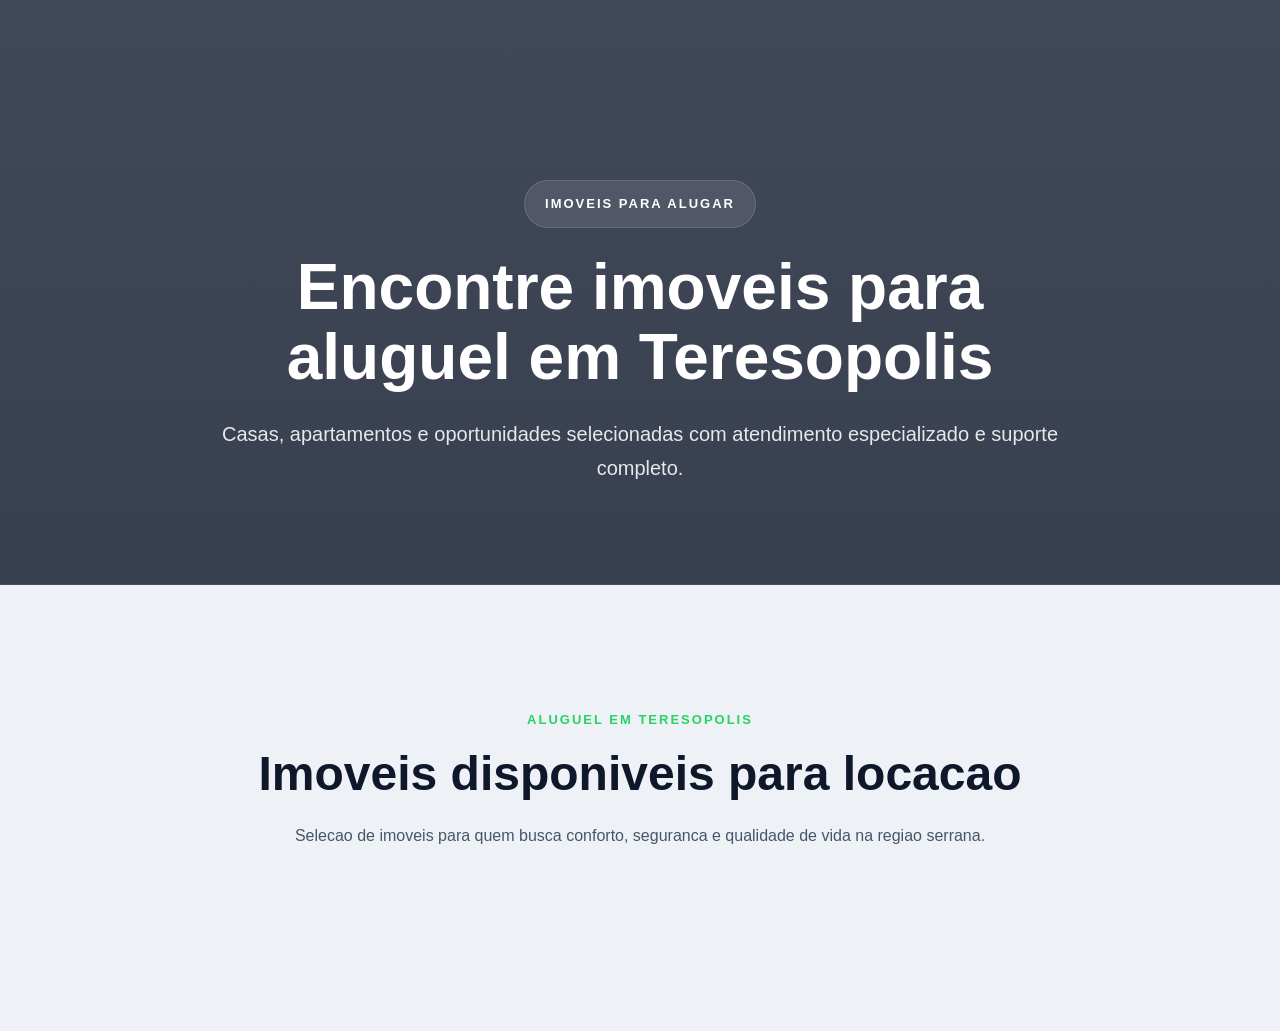
==== aluguel.html @ 50af5e5d "cards aluguel" ====
<!DOCTYPE html>
<html lang="pt-BR">

<head>

<meta charset="UTF-8">

<meta name="viewport"
content="width=device-width, initial-scale=1.0">

<title>
Stephanie Campos | Consultoria Imobiliária em Teresópolis
</title>

<meta name="description"
content="Especialista em compra, venda, aluguel e avaliação de imóveis em Teresópolis RJ.">

<!-- FAVICONS -->

<link rel="icon"
type="image/x-icon"
href="assets/favicons/favicon.ico">

<link rel="icon"
type="image/png"
sizes="16x16"
href="assets/favicons/favicon-16x16.png">

<link rel="icon"
type="image/png"
sizes="32x32"
href="assets/favicons/favicon-32x32.png">

<link rel="apple-touch-icon"
sizes="180x180"
href="assets/favicons/apple-touch-icon.png">

<link rel="icon"
type="image/png"
sizes="192x192"
href="assets/favicons/android-chrome-192x192.png">

<link rel="icon"
type="image/png"
sizes="512x512"
href="assets/favicons/android-chrome-512x512.png">

<!-- FONT AWESOME -->

<link rel="stylesheet"
href="https://cdnjs.cloudflare.com/ajax/libs/font-awesome/6.5.2/css/all.min.css">

<!-- CSS -->

<link rel="stylesheet"
href="css/global.css">

<link rel="stylesheet"
href="css/aluguel.css">

</head>

<body>

<!-- HEADER COMPONENT -->

<div id="header-component"></div>

<!-- MAIN -->

<main>

<!-- HERO -->

<section class="page-hero aluguel-hero">

<div class="page-hero-content">

<span class="page-hero-tag">
IMOVEIS PARA ALUGAR
</span>

<h1>
Encontre imoveis para aluguel em Teresopolis
</h1>

<p>
Casas, apartamentos e oportunidades selecionadas
com atendimento especializado e suporte completo.
</p>

</div>

</section>

<!-- LISTAGEM -->

<section class="imoveis-listagem">

<div class="section-title">

<span>
ALUGUEL EM TERESOPOLIS
</span>

<h2>
Imoveis disponiveis para locacao
</h2>

<p>

Selecao de imoveis para quem busca conforto,
seguranca e qualidade de vida na regiao serrana.

</p>

</div>

<!-- GRID -->

<div
    id="lista-imoveis-aluguel"
    class="cards-grid">

</div>

<!-- FOOTER COMPONENT -->

<div id="footer-component"></div>

<!-- COMPONENTS -->

<script src="js/components.js"></script>

<script
    type="module"
    src="js/core/app.js">
</script>

</body>

</html>
---- css/global.css ----
/* =========================================================
RESET
========================================================= */

*{
    margin:0;
    padding:0;
    box-sizing:border-box;
}

html{
    scroll-behavior:smooth;
}

body{

    font-family:Arial,sans-serif;

    background:#f3f6fb;

    color:#0f172a;

    line-height:1.7;

    overflow-x:hidden;
}

/* =========================================================
VARIÁVEIS
========================================================= */

:root{

    --primary:#0f172a;
    --primary-light:#1e293b;

    --secondary:#25d366;
    --secondary-dark:#1faa52;

    --white:#ffffff;

    --background:#ffffff;
    --background-soft:#f8fafc;

    --text:#475569;
    --text-light:#64748b;

    --border:#e2e8f0;

    --shadow-sm:
    0 4px 12px rgba(0,0,0,0.06);

    --shadow-md:
    0 12px 30px rgba(0,0,0,0.08);

    --shadow-lg:
    0 20px 50px rgba(0,0,0,0.12);

    --radius-sm:12px;
    --radius-md:24px;
    --radius-lg:34px;

    --transition-fast:0.2s ease;
    --transition:0.3s ease;
    --transition-slow:0.45s ease;
}

/* =========================================================
GLOBAL
========================================================= */

img{

    max-width:100%;

    display:block;
}

a{

    text-decoration:none;

    transition:var(--transition);
}

button,
input,
textarea{

    font-family:inherit;
}

.container{

    width:min(1280px,92%);

    margin:auto;
}

/* =========================================================
FOCUS
========================================================= */

a:focus-visible,
button:focus-visible,
input:focus-visible,
textarea:focus-visible{

    outline:2px solid var(--secondary);

    outline-offset:3px;
}

/* =========================================================
HEADER
========================================================= */

.header{

    position:fixed;

    top:0;
    left:0;

    width:100%;

    min-height:108px;

    display:flex;

    align-items:center;

    justify-content:space-between;

    padding:18px 8%;

    background:rgba(255,255,255,0.96);

    backdrop-filter:blur(14px);

    border-bottom:
    1px solid rgba(226,232,240,0.7);

    z-index:9999;
}

/* =========================================================
LOGO
========================================================= */

.logo-area{

    display:flex;

    align-items:center;
}

.logo-area img{

    width:170px;

    height:auto;

    object-fit:contain;
}

/* =========================================================
NAV
========================================================= */

nav{

    display:flex;

    align-items:center;

    gap:28px;
}

nav a{

    color:var(--primary);

    font-size:15px;

    font-weight:700;

    position:relative;

    white-space:nowrap;
}

nav a:not(.whatsapp-btn):not(.nav-active)::after{

    content:"";

    position:absolute;

    left:0;
    bottom:-6px;

    width:0;

    height:2px;

    background:#22c55e;

    transition:var(--transition);
}

nav a:not(.whatsapp-btn):hover::after{

    width:100%;
}

.nav-active{

    color:#22c55e;

    font-weight:800;
}

/* =========================================================
WHATSAPP BTN
========================================================= */

.whatsapp-btn{

    background:var(--secondary);

    color:white;

    padding:14px 24px;

    border-radius:14px;

    display:inline-flex;

    align-items:center;
    justify-content:center;

    gap:10px;

    font-weight:700;

    transition:var(--transition);
}

.whatsapp-btn:hover{

    background:var(--secondary-dark);

    transform:translateY(-2px);
}

/* =========================================================
HERO GLOBAL
========================================================= */

.page-hero{

    position:relative;

    min-height:60vh;

    display:flex;

    align-items:center;
    justify-content:center;

    text-align:center;

    color:white;

    padding:
    180px
    20px
    100px;

    background-size:cover;

    background-position:center;
}

.page-hero-content{

    width:100%;

    max-width:900px;

    margin:auto;
}

.page-hero-tag{

    display:inline-block;

    margin-bottom:24px;

    padding:12px 20px;

    border-radius:999px;

    background:rgba(255,255,255,0.10);

    border:
    1px solid rgba(255,255,255,0.12);

    font-size:13px;

    letter-spacing:2px;

    font-weight:700;
}

.page-hero h1{

    font-size:
    clamp(42px,6vw,64px);

    line-height:1.1;

    margin-bottom:24px;
}

.page-hero p{

    font-size:20px;

    color:rgba(255,255,255,0.88);
}

/* =========================================================
SECTION TITLE
========================================================= */

.section-title{

    text-align:center;

    margin-bottom:60px;
}

.section-title span{

    display:inline-block;

    margin-bottom:14px;

    color:var(--secondary);

    font-size:13px;

    font-weight:700;

    letter-spacing:2px;
}

.section-title h2{

    font-size:
    clamp(34px,5vw,48px);

    line-height:1.2;

    margin-bottom:18px;
}

.section-title p{

    max-width:760px;

    margin:auto;

    color:var(--text);

    line-height:1.9;
}

/* =========================================================
GRID GLOBAL
========================================================= */

.cards-grid{

    display:grid;

    grid-template-columns:
    repeat(auto-fit,minmax(340px,1fr));

    gap:36px;
}

/* =========================================================
CARD GLOBAL
========================================================= */

.imovel-card{

    background:white;

    border-radius:28px;

    overflow:hidden;

    box-shadow:var(--shadow-md);

    transition:var(--transition);

    display:flex;

    flex-direction:column;

    height:100%;
}

.imovel-card:hover{

    transform:translateY(-8px);

    box-shadow:var(--shadow-lg);
}

/* =========================================================
IMAGEM CARD
========================================================= */

.imovel-image{

    width:100%;

    height:260px;

    overflow:hidden;

    background:#e5e7eb;
}

.imovel-image img{

    width:100%;
    height:100%;

    object-fit:cover;

    display:block;

    transition:var(--transition-slow);
}

.imovel-card:hover .imovel-image img{

    transform:scale(1.04);
}

/* =========================================================
CONTEÚDO CARD
========================================================= */

.imovel-content{

    padding:30px;

    display:flex;

    flex-direction:column;

    flex:1;
}

.imovel-content h3{

    font-size:24px;

    line-height:1.3;

    margin-bottom:16px;
}

.imovel-content p{

    color:var(--text);

    line-height:1.8;

    margin-bottom:20px;
}

.card-caracteristicas{

    display:flex;

    align-items:center;

    gap:16px;

    margin-top:12px;

    margin-bottom:22px;

    flex-wrap:wrap;

}

.card-caracteristicas span{

    display:flex;

    align-items:center;

    gap:6px;

    font-size:14px;

    font-weight:600;

    color:#475569;

}

.card-caracteristicas i{

    color:#25d366;

}

.imovel-info{

    display:flex;

    flex-wrap:wrap;

    gap:12px;

    margin-top:18px;

    margin-bottom:45px;

    padding-bottom:10px;

    border-bottom:1px solid #e2e8f0;
}

.imovel-info span{

    background:#f8fafc;

    padding:8px 14px;

    border-radius:999px;

    font-size:13px;

    font-weight:600;

    border:1px solid #e2e8f0;

    color:#475569;
}

.imovel-btn{

    width:100%;

    display:flex;

    align-items:center;
    justify-content:center;

    padding:16px;

    border-radius:16px;

    background:var(--primary);

    color:white;

    font-weight:700;

    margin-top:auto;

    transition:var(--transition);
}

.imovel-btn:hover{

    transform:translateY(-2px);

    background:var(--primary-light);
}

/* =========================================================
BOTÕES GLOBAIS
========================================================= */

.hero-btn,
.hero-btn-outline,
.card-btn,
.cta-btn,
.saiba-mais-btn{

    display:inline-flex;

    align-items:center;
    justify-content:center;

    border:none;

    font-weight:700;

    transition:var(--transition);

    cursor:pointer;
}

/* =========================================================
FOOTER
========================================================= */

footer{

    background:#020617;

    color:white;

    padding:
    100px
    8%
    50px;
}

.footer-grid{

    display:grid;

    grid-template-columns:
    repeat(auto-fit,minmax(240px,1fr));

    gap:50px;
}

.footer-logo-link{

    position:relative;

    display:inline-flex;

    width:max-content;

    transition:var(--transition);
}

.footer-logo-link:hover{

    transform:translateY(-4px);
}

.footer-logo-white{

    width:220px;

    margin-bottom:24px;
}

.footer-logo-tooltip{

    position:absolute;

    bottom:110%;
    left:50%;

    transform:
    translateX(-50%)
    translateY(8px);

    background:
    rgba(255,255,255,0.96);

    color:#0f172a;

    padding:8px 14px;

    border-radius:999px;

    font-size:11px;

    font-weight:700;

    opacity:0;

    visibility:hidden;

    transition:var(--transition);

    white-space:nowrap;

    pointer-events:none;
}

.footer-logo-link:hover .footer-logo-tooltip{

    opacity:1;

    visibility:visible;

    transform:
    translateX(-50%)
    translateY(0);
}

.footer-desc,
.footer-grid p{

    color:#cbd5e1;

    line-height:1.9;
}

.footer-grid h3{

    margin-bottom:22px;

    font-size:20px;
}

.footer-grid a{

    display:block;

    margin-bottom:14px;

    color:white;
}

.footer-bottom{

    margin-top:60px;

    padding-top:30px;

    border-top:
    1px solid rgba(255,255,255,0.1);

    text-align:center;

    color:#cbd5e1;

    font-size:14px;
}

/* =========================================================
RESPONSIVO
========================================================= */

@media(max-width:980px){

    .header{

        padding:20px;

        flex-direction:column;

        gap:20px;
    }

    .logo-area img{

        width:150px;
    }

    nav{

        flex-wrap:wrap;

        justify-content:center;

        gap:18px;
    }

    .cards-grid{

        grid-template-columns:1fr;
    }
}

@media(max-width:600px){

    .header{

        padding:18px;
    }

    .logo-area img{

        width:130px;
    }

    nav{

        width:100%;

        gap:14px;
    }

    nav a{

        font-size:14px;
    }

    .whatsapp-btn{

        width:100%;

        justify-content:center;
    }

    .page-hero{

        padding:
        200px
        20px
        100px;
    }

    .page-hero p{

        font-size:18px;
    }

    .footer-grid{

        gap:36px;
    }
}
---- css/aluguel.css ----
/* =========================================================
HERO ALUGUEL
========================================================= */

.aluguel-hero{

    background:
    linear-gradient(
    rgba(15,23,42,0.78),
    rgba(15,23,42,0.82)),
    url('https://images.unsplash.com/photo-1505693416388-ac5ce068fe85?q=80&w=1400&auto=format&fit=crop');

    background-size:cover;
    background-position:center;
}

/* =========================================================
LISTAGEM
========================================================= */

.imoveis-listagem{

    padding:120px 8%;

    background:#eef2f7;
}

/* =========================================================
RESPONSIVO
========================================================= */

@media(max-width:900px){

    .imoveis-listagem{

        padding:100px 20px;
    }
}

@media(max-width:600px){

    .imoveis-listagem{

        padding:80px 20px;
    }
}
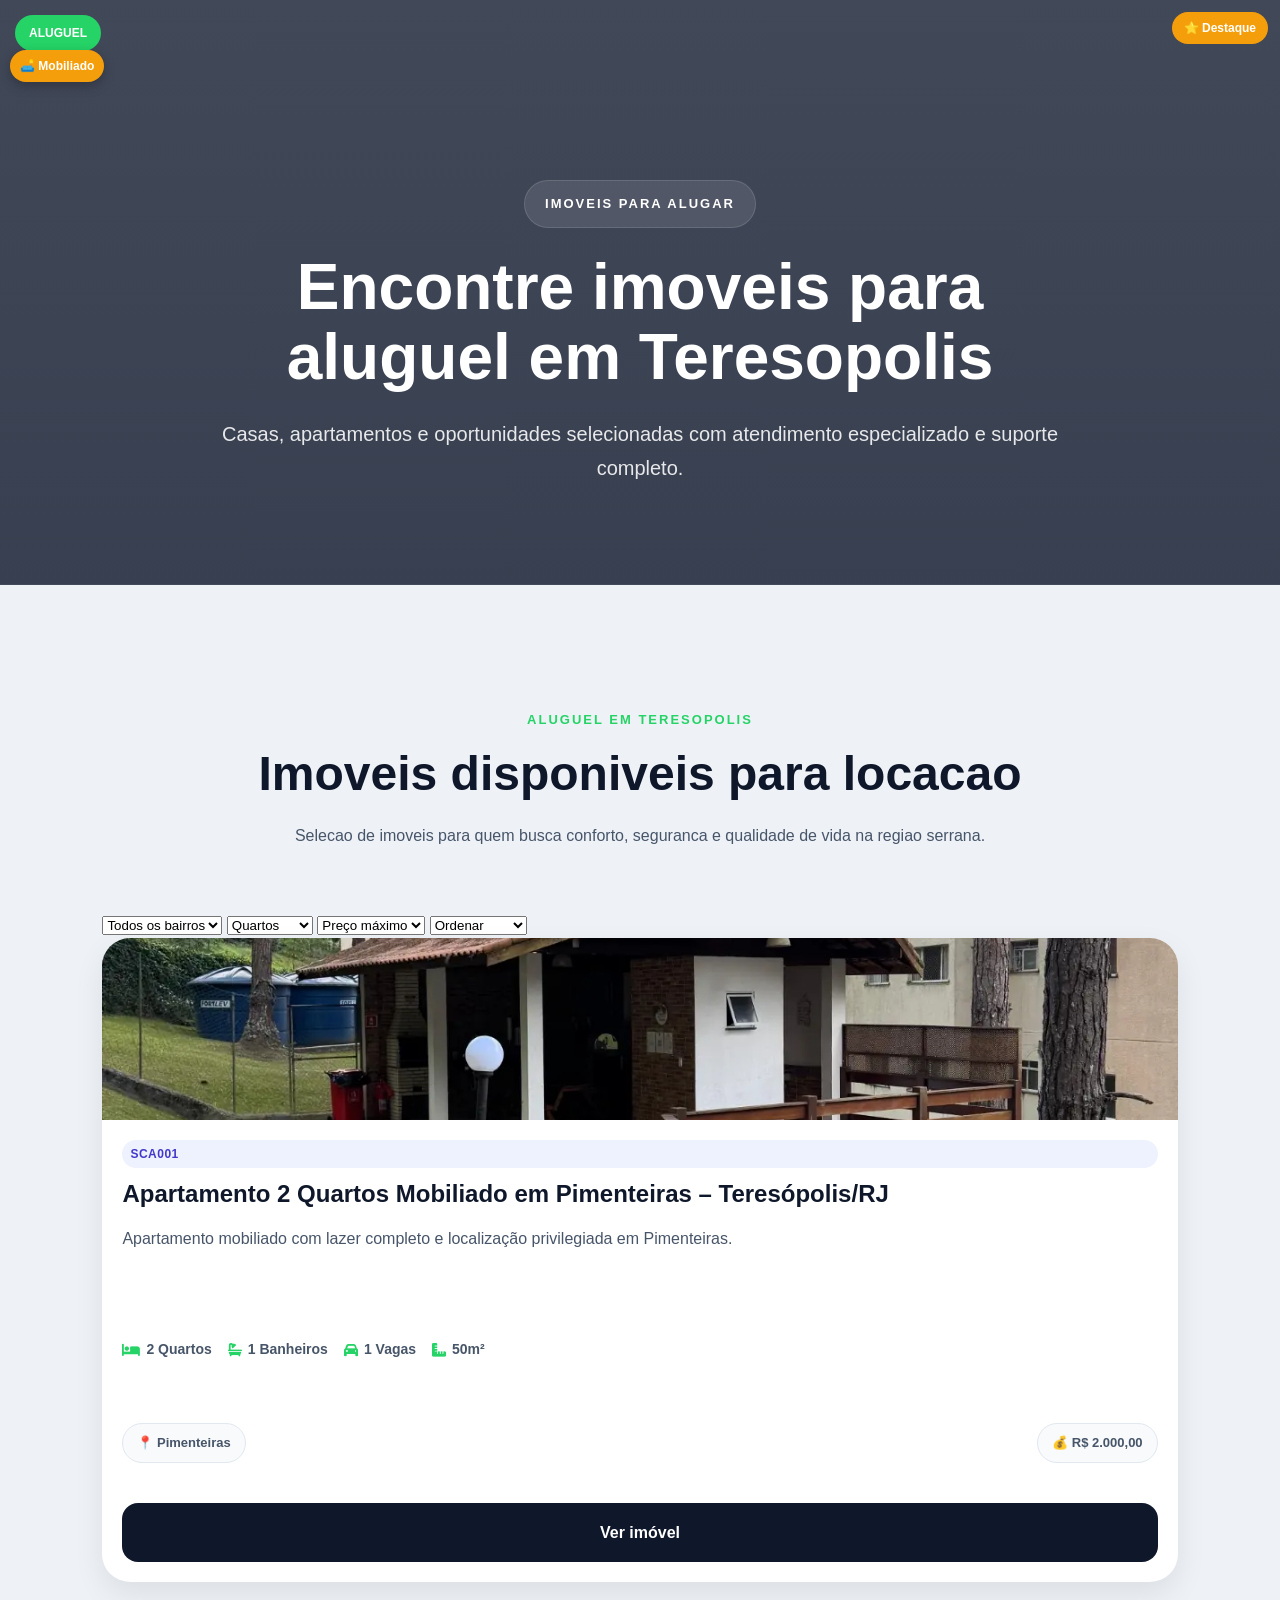
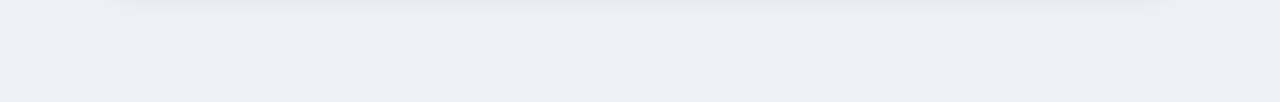
==== commit 1ea146b9: "filtros da pagina de aluguel" ====
--- a/aluguel.html
+++ b/aluguel.html
@@ -116,6 +116,84 @@
 
 </div>
 
+<!-- FILTROS -->
+
+<div class="filtros-imoveis">
+
+    <select id="filtro-bairro">
+
+        <option value="">
+            Todos os bairros
+        </option>
+
+    </select>
+
+    <select id="filtro-quartos">
+
+        <option value="">
+            Quartos
+        </option>
+
+        <option value="1">
+            1+ quarto
+        </option>
+
+        <option value="2">
+            2+ quartos
+        </option>
+
+        <option value="3">
+            3+ quartos
+        </option>
+
+        <option value="4">
+            4+ quartos
+        </option>
+
+    </select>
+
+    <select id="filtro-preco">
+
+        <option value="">
+            Preço máximo
+        </option>
+
+        <option value="1000">
+            Até R$ 1.000
+        </option>
+
+        <option value="2000">
+            Até R$ 2.000
+        </option>
+
+        <option value="3000">
+            Até R$ 3.000
+        </option>
+
+        <option value="5000">
+            Até R$ 5.000
+        </option>
+
+    </select>
+
+    <select id="ordenacao">
+
+        <option value="">
+            Ordenar
+        </option>
+
+        <option value="menor-preco">
+            Menor preço
+        </option>
+
+        <option value="maior-preco">
+            Maior preço
+        </option>
+
+    </select>
+
+</div>
+
 <!-- GRID -->
 
 <div
@@ -123,6 +201,10 @@
     class="cards-grid">
 
 </div>
+
+</section>
+
+</main>
 
 <!-- FOOTER COMPONENT -->
 
--- a/css/global.css
+++ b/css/global.css
@@ -459,13 +459,14 @@
 
 .imovel-content{
 
-    padding:30px;
-
     display:flex;
 
     flex-direction:column;
 
-    flex:1;
+    height:100%;
+
+    padding:20px;
+
 }
 
 .imovel-content h3{
@@ -484,6 +485,19 @@
     line-height:1.8;
 
     margin-bottom:20px;
+
+    display:-webkit-box;
+
+    -webkit-box-orient:vertical;
+
+    -webkit-line-clamp:3;
+
+    line-clamp:3;
+
+    overflow:hidden;
+
+    min-height:81px;
+
 }
 
 .card-caracteristicas{
@@ -526,19 +540,16 @@
 
 .imovel-info{
 
+    margin-top:auto;
+
     display:flex;
 
-    flex-wrap:wrap;
-
-    gap:12px;
-
-    margin-top:18px;
-
-    margin-bottom:45px;
-
-    padding-bottom:10px;
-
-    border-bottom:1px solid #e2e8f0;
+    justify-content:space-between;
+
+    align-items:center;
+
+    gap:10px;
+
 }
 
 .imovel-info span{
@@ -559,6 +570,8 @@
 }
 
 .imovel-btn{
+
+    margin-top:15px;
 
     width:100%;
 
@@ -831,4 +844,187 @@
 
         gap:36px;
     }
+}
+
+/* =========================================
+BADGE FINALIDADE
+========================================= */
+
+.badge-finalidade{
+
+    position:absolute;
+
+    top:15px;
+    left:15px;
+
+    background:#25d366;
+
+    color:white;
+
+    padding:8px 14px;
+
+    border-radius:999px;
+
+    font-size:12px;
+
+    font-weight:700;
+
+    text-transform:uppercase;
+
+    z-index:2;
+
+}
+
+.badge-destaque{
+    position:absolute;
+    top:12px;
+    right:12px;
+
+    background:#ffb800;
+    color:#000;
+
+    padding:6px 12px;
+
+    border-radius:20px;
+
+    font-size:.75rem;
+    font-weight:700;
+
+    z-index:2;
+}
+
+.badge-mobiliado{
+    position:absolute;
+
+    top:52px;
+    left:12px;
+
+    background:#1f2937;
+    color:#fff;
+
+    padding:6px 12px;
+
+    border-radius:20px;
+
+    font-size:.75rem;
+    font-weight:600;
+
+    z-index:2;
+}
+
+.codigo-imovel{
+
+    font-size:.75rem;
+
+    font-weight:700;
+
+    color:#64748b;
+
+    margin-bottom:8px;
+
+    letter-spacing:.5px;
+
+    text-transform:uppercase;
+
+}
+
+/* =========================================
+BADGE DESTAQUE
+========================================= */
+
+.badge-destaque{
+
+    position:absolute;
+
+    top:12px;
+    right:12px;
+
+    background:#f59e0b;
+
+    color:#ffffff;
+
+    padding:6px 12px;
+
+    border-radius:20px;
+
+    font-size:.75rem;
+
+    font-weight:700;
+
+    z-index:3;
+
+}
+
+/* =========================================
+BADGE MOBILIADO
+========================================= */
+
+.badge-mobiliado{
+
+    position:absolute;
+
+    top:50px;
+    left:12px;
+
+    background:#1f2937;
+
+    color:#ffffff;
+
+    padding:6px 12px;
+
+    border-radius:20px;
+
+    font-size:.75rem;
+
+    font-weight:600;
+
+    z-index:3;
+
+}
+
+.badge-mobiliado{
+
+    position:absolute;
+    top:50px;
+    left:10px;
+
+    background:#f59e0b;
+
+    color:#ffffff;
+
+    font-size:.75rem;
+    font-weight:700;
+
+    padding:6px 10px;
+
+    border-radius:999px;
+
+    z-index:5;
+
+    box-shadow:0 4px 12px rgba(0,0,0,.25);
+
+}
+
+/* =========================================================
+CÓDIGO DO IMÓVEL
+========================================================= */
+
+.codigo-imovel{
+
+    display:inline-block;
+
+    background:#eef2ff;
+
+    color:#4338ca;
+
+    font-size:.75rem;
+
+    font-weight:700;
+
+    padding:4px 8px;
+
+    border-radius:999px;
+
+    margin-bottom:10px;
+
 }
--- a/css/aluguel.css
+++ b/css/aluguel.css
@@ -43,4 +43,33 @@
 
         padding:80px 20px;
     }
+}
+
+/* =========================================
+BADGE FINALIDADE
+========================================= */
+
+.badge-finalidade{
+
+    position:absolute;
+
+    top:15px;
+    left:15px;
+
+    background:#25d366;
+
+    color:white;
+
+    padding:8px 14px;
+
+    border-radius:999px;
+
+    font-size:12px;
+
+    font-weight:700;
+
+    text-transform:uppercase;
+
+    z-index:2;
+
 }
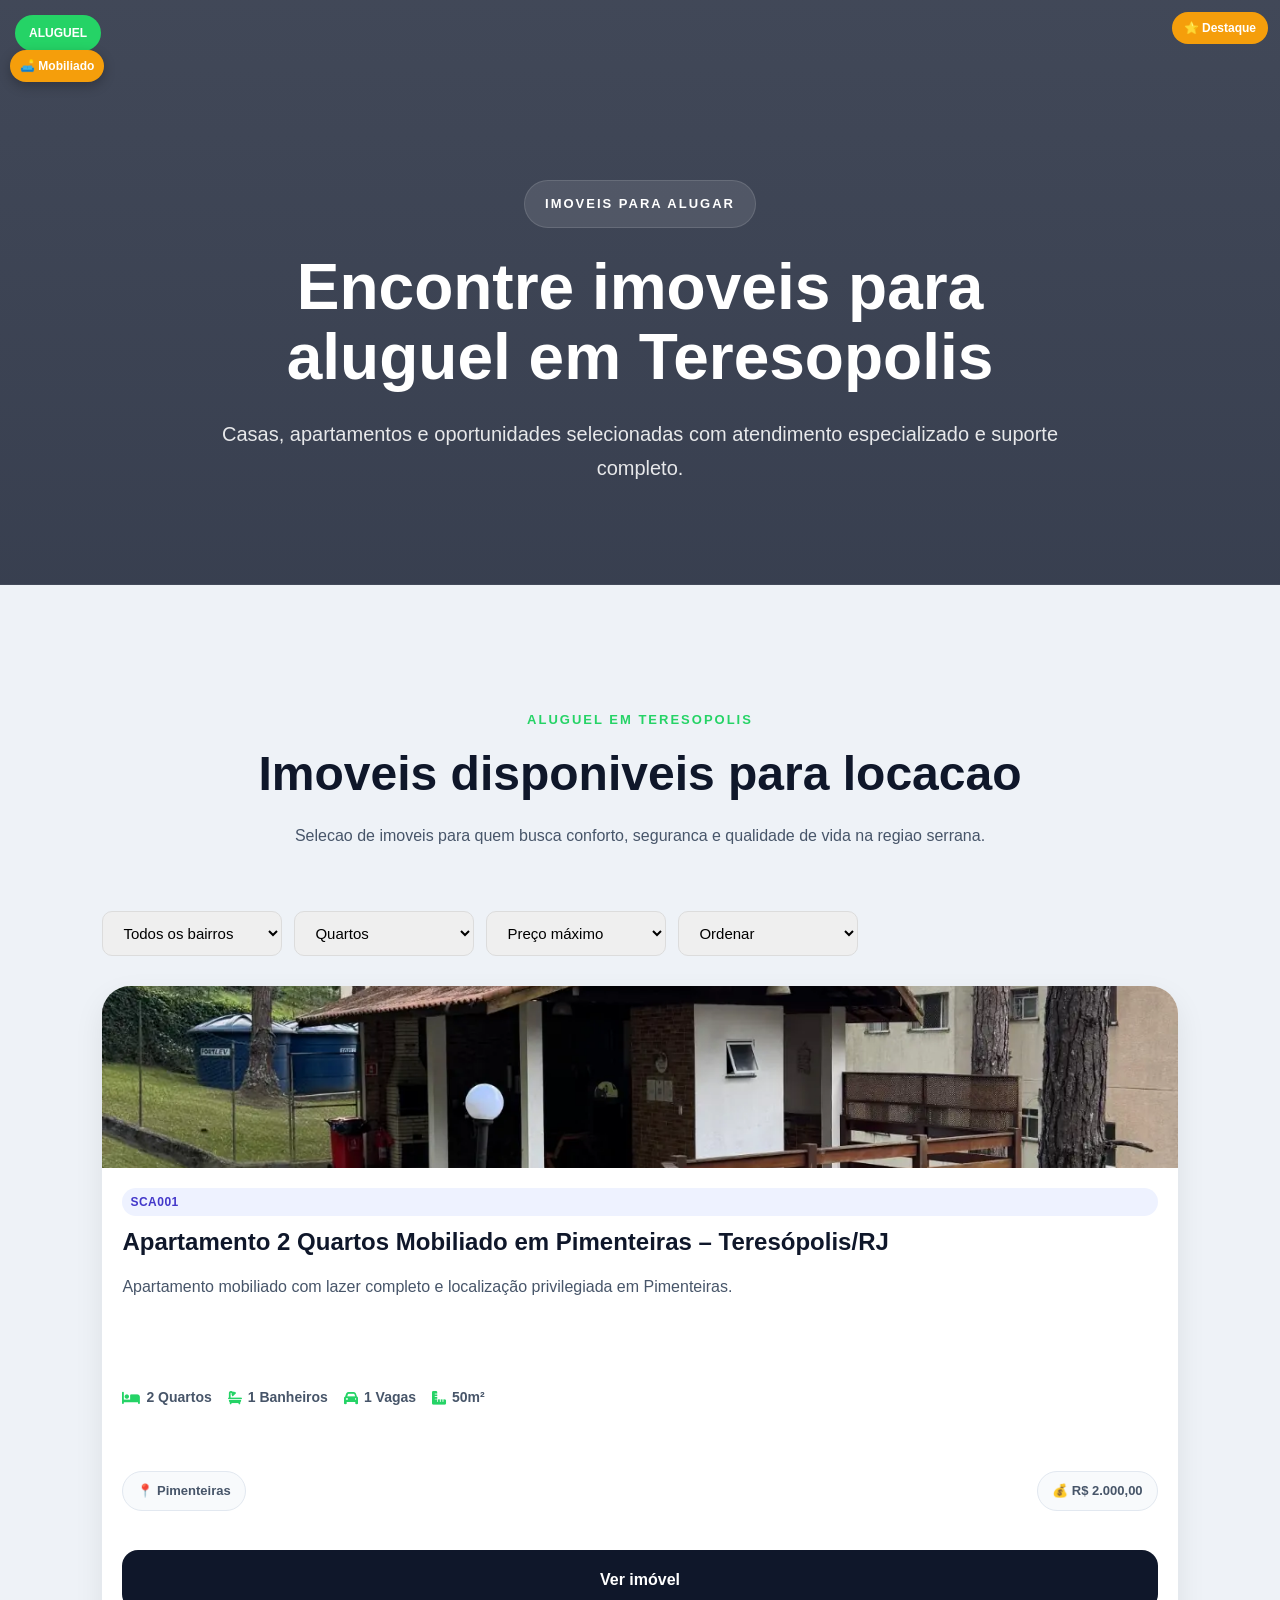
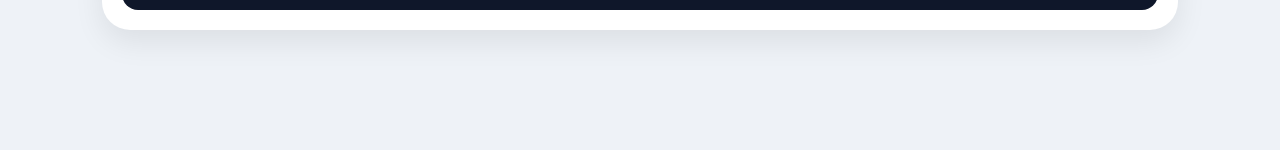
==== commit e5e641f0: "twiter card implementado" ====
--- a/aluguel.html
+++ b/aluguel.html
@@ -15,6 +15,20 @@
 <meta name="description"
 content="Especialista em compra, venda, aluguel e avaliação de imóveis em Teresópolis RJ.">
 
+        <!-- TWITTER CARD -->
+
+    <meta name="twitter:card"
+        content="summary_large_image">
+
+    <meta name="twitter:title"
+        content="Stephanie Campos | Consultoria Imobiliária em Teresópolis">
+
+    <meta name="twitter:description"
+        content="Compra, venda, aluguel e avaliação de imóveis em Teresópolis RJ com atendimento especializado.">
+
+    <meta name="twitter:image"
+        content="https://rodneycm.github.io/Corretora2/assets/equipe/stephanie.webp">
+        
 <!-- FAVICONS -->
 
 <link rel="icon"
--- a/css/aluguel.css
+++ b/css/aluguel.css
@@ -72,4 +72,50 @@
 
     z-index:2;
 
+}
+
+/* =========================================================
+FILTROS
+========================================================= */
+
+.filtros-imoveis{
+
+    display:flex;
+    gap:12px;
+    flex-wrap:wrap;
+
+    margin-bottom:30px;
+
+}
+
+.filtros-imoveis input,
+.filtros-imoveis select{
+
+    padding:12px 16px;
+
+    border:1px solid #dcdcdc;
+
+    border-radius:10px;
+
+    min-width:180px;
+
+    font-size:15px;
+
+}
+
+@media(max-width:768px){
+
+    .filtros-imoveis{
+
+        flex-direction:column;
+
+    }
+
+    .filtros-imoveis input,
+    .filtros-imoveis select{
+
+        width:100%;
+
+    }
+
 }
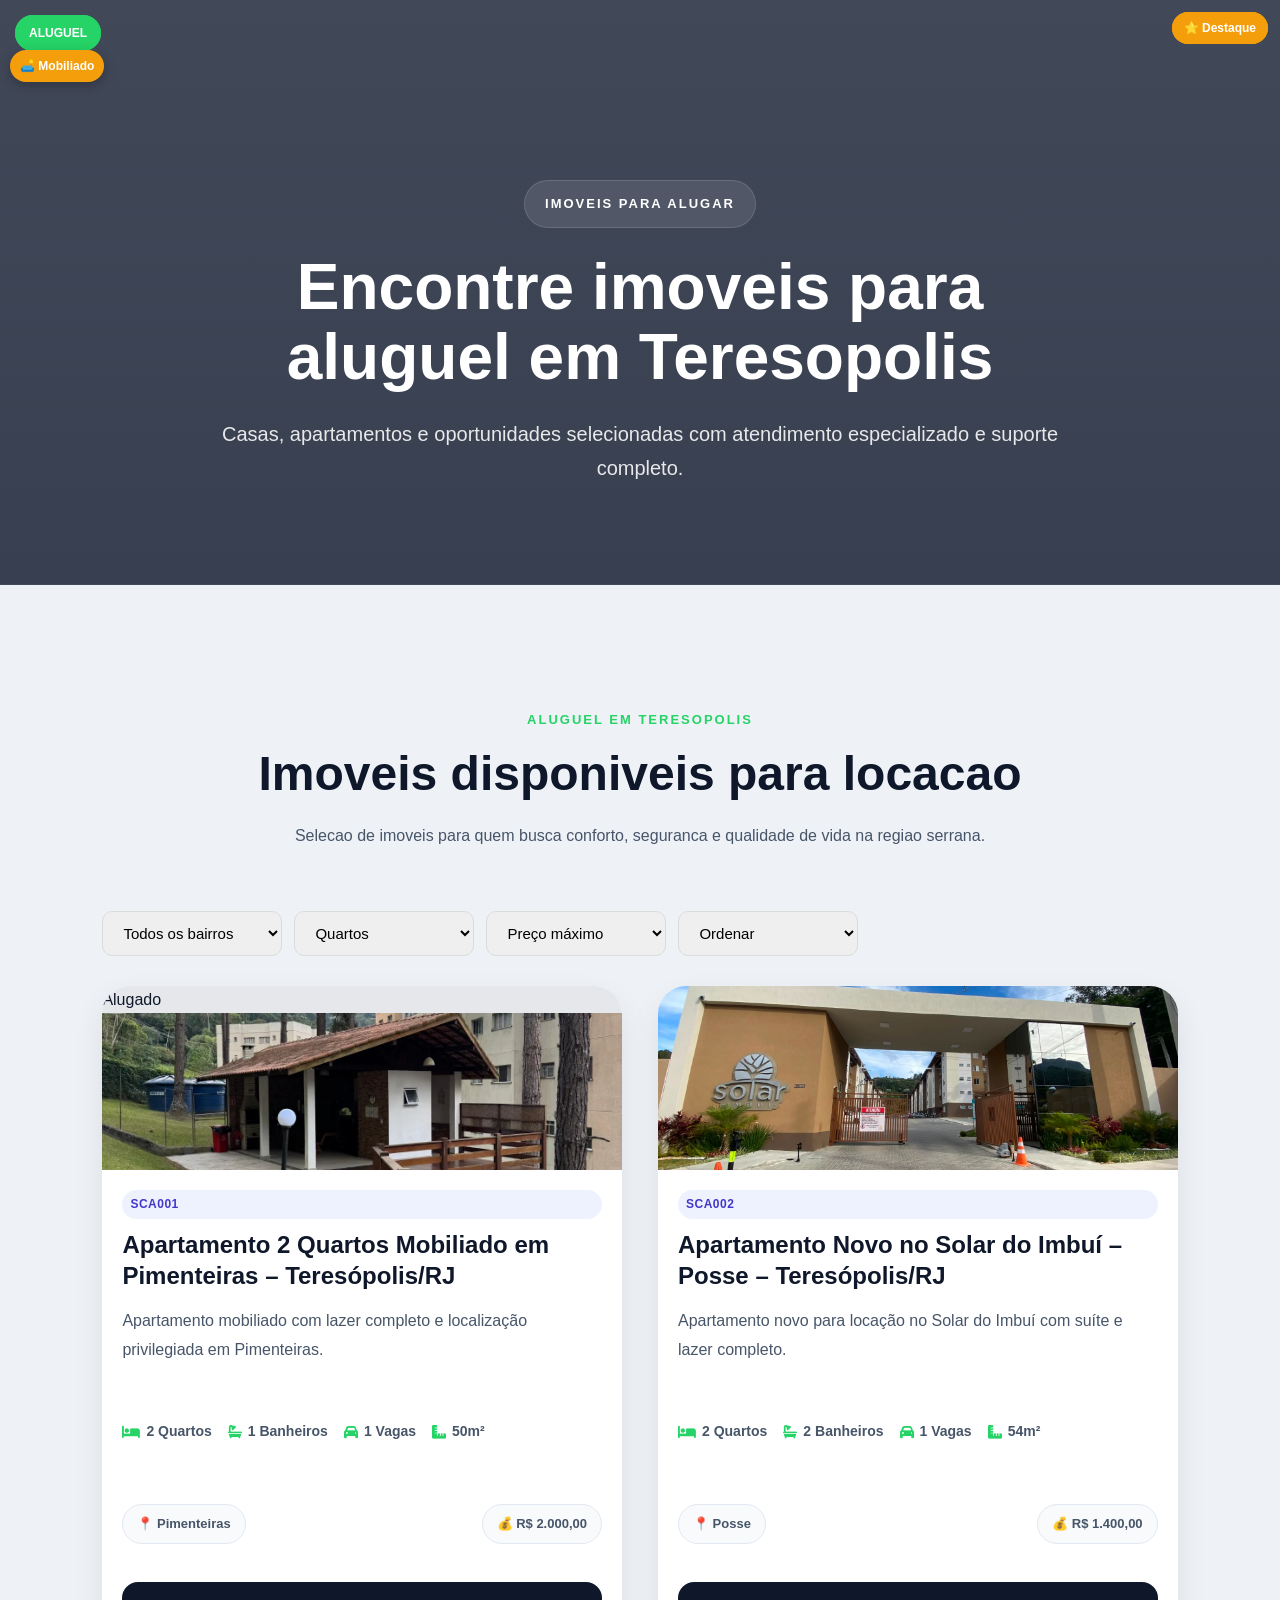
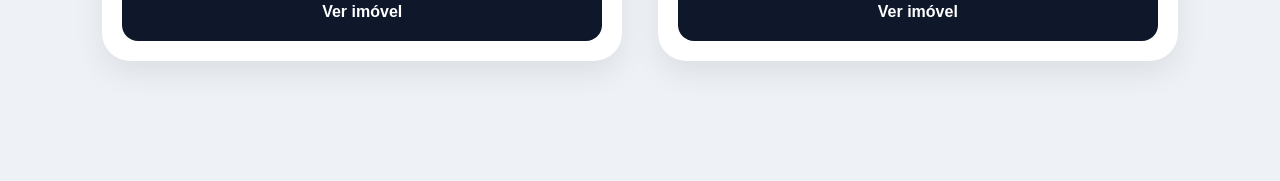
==== commit 8e67be02: "movendo components para dentro de UI\components.js" ====
--- a/aluguel.html
+++ b/aluguel.html
@@ -33,31 +33,31 @@
 
 <link rel="icon"
 type="image/x-icon"
-href="assets/favicons/favicon.ico">
+href="/Corretora2/assets/favicons/favicon.ico">
 
 <link rel="icon"
 type="image/png"
 sizes="16x16"
-href="assets/favicons/favicon-16x16.png">
+href="/Corretora2/assets/favicons/favicon-16x16.png">
 
 <link rel="icon"
 type="image/png"
 sizes="32x32"
-href="assets/favicons/favicon-32x32.png">
+href="/Corretora2/assets/favicons/favicon-32x32.png">
 
 <link rel="apple-touch-icon"
 sizes="180x180"
-href="assets/favicons/apple-touch-icon.png">
+href="/Corretora2/assets/favicons/apple-touch-icon.png">
 
 <link rel="icon"
 type="image/png"
 sizes="192x192"
-href="assets/favicons/android-chrome-192x192.png">
+href="/Corretora2/assets/favicons/android-chrome-192x192.png">
 
 <link rel="icon"
 type="image/png"
 sizes="512x512"
-href="assets/favicons/android-chrome-512x512.png">
+href="/Corretora2/assets/favicons/android-chrome-512x512.png">
 
 <!-- FONT AWESOME -->
 
@@ -226,7 +226,7 @@
 
 <!-- COMPONENTS -->
 
-<script src="js/components.js"></script>
+<script type="module" src="js/ui/components.js"></script>
 
 <script
     type="module"
--- a/css/global.css
+++ b/css/global.css
@@ -1027,4 +1027,145 @@
 
     margin-bottom:10px;
 
+}
+
+/* =========================================================
+VOLTAR AO TOPO
+========================================================= */
+
+.scroll-top-btn{
+
+    position:fixed;
+
+    right:25px;
+    bottom:95px;
+
+    width:52px;
+    height:52px;
+
+    border:none;
+
+    border-radius:50%;
+
+    background:#0f172a;
+
+    color:white;
+
+    cursor:pointer;
+
+    display:flex;
+    align-items:center;
+    justify-content:center;
+
+    font-size:18px;
+
+    box-shadow:
+    0 8px 25px rgba(0,0,0,.18);
+
+    opacity:0;
+
+    visibility:hidden;
+
+    transform:translateY(15px);
+
+    transition:
+    opacity .25s ease,
+    transform .25s ease,
+    visibility .25s ease;
+
+    z-index:999;
+
+}
+
+.scroll-top-btn.ativo{
+
+    opacity:1;
+
+    visibility:visible;
+
+    transform:translateY(0);
+
+}
+
+.scroll-top-btn:hover{
+
+    transform:translateY(-3px);
+
+}
+
+@media(max-width:768px){
+
+    .scroll-top-btn{
+
+        right:18px;
+
+        bottom:85px;
+
+        width:48px;
+        height:48px;
+
+    }
+
+}
+
+/* ==================================================
+SCROLL TOP
+================================================== */
+
+.scroll-top-btn {
+
+    position: fixed;
+
+    right: 20px;
+
+    bottom: 20px;
+
+    width: 52px;
+
+    height: 52px;
+
+    border: none;
+
+    border-radius: 50%;
+
+    background: #d4af37;
+
+    color: #fff;
+
+    font-size: 18px;
+
+    cursor: pointer;
+
+    z-index: 9999;
+
+    opacity: 0;
+
+    visibility: hidden;
+
+    transform: translateY(20px);
+
+    transition:
+        opacity .3s ease,
+        transform .3s ease,
+        visibility .3s ease;
+
+    box-shadow:
+        0 8px 20px rgba(0,0,0,.20);
+
+}
+
+.scroll-top-btn:hover {
+
+    transform: translateY(0) scale(1.08);
+
+}
+
+.scroll-top-btn.ativo {
+
+    opacity: 1;
+
+    visibility: visible;
+
+    transform: translateY(0);
+
 }
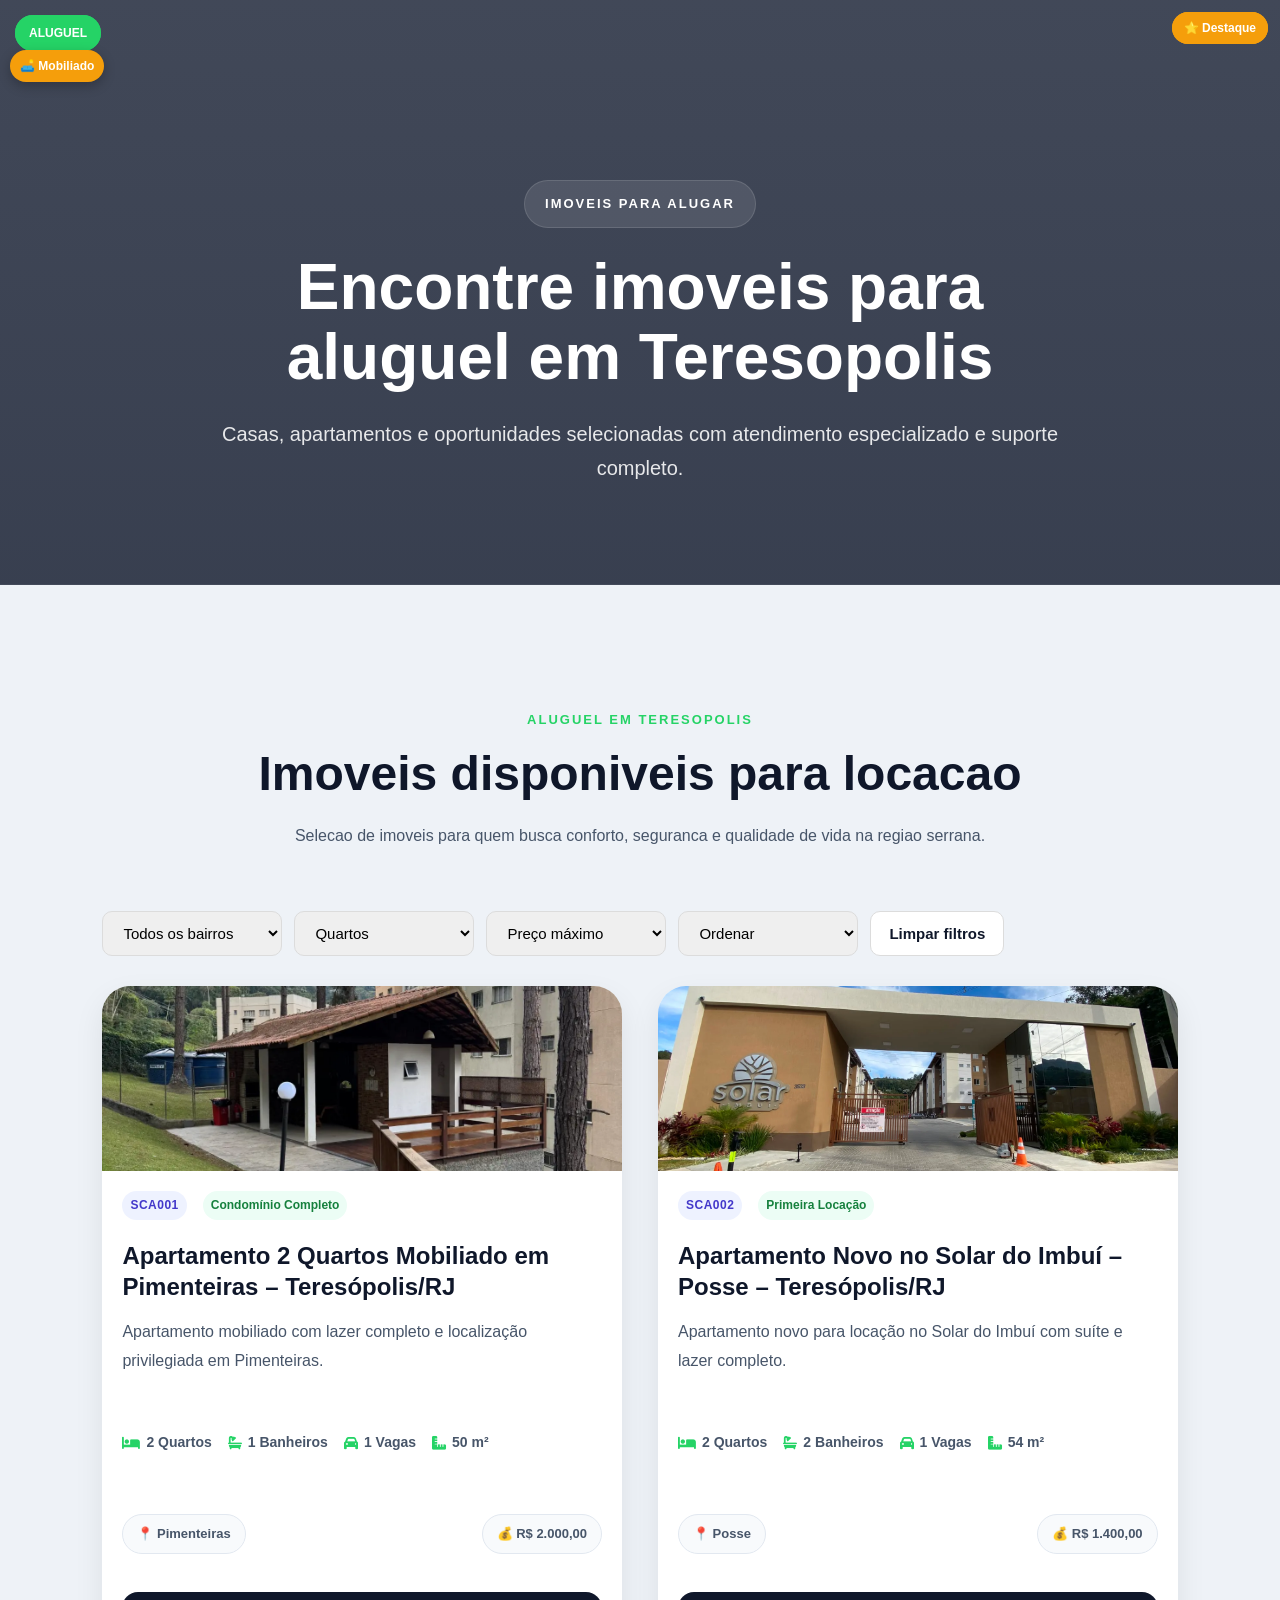
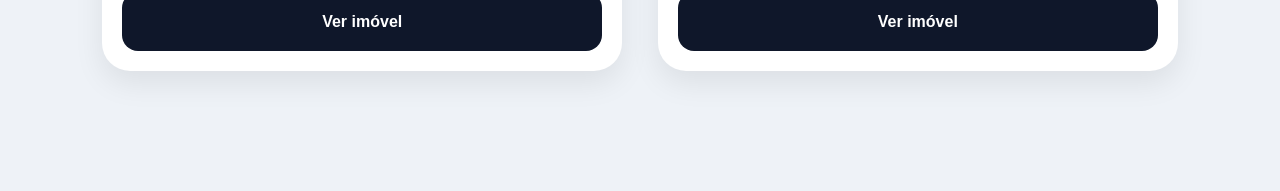
==== commit dee9dd06: "criando a função limpar filtros" ====
--- a/aluguel.html
+++ b/aluguel.html
@@ -206,6 +206,13 @@
 
     </select>
 
+    <button
+        type="button"
+        id="limpar-filtros"
+        class="limpar-filtros-btn">
+        Limpar filtros
+    </button>
+
 </div>
 
 <!-- GRID -->
@@ -235,4 +242,4 @@
 
 </body>
 
-</html>+</html>
--- a/css/global.css
+++ b/css/global.css
@@ -912,6 +912,20 @@
     z-index:2;
 }
 
+.codigo-wrapper{
+
+    display:flex;
+
+    align-items:center;
+
+    gap:8px;
+
+    margin-bottom:10px;
+
+    flex-wrap:wrap;
+
+}
+
 .codigo-imovel{
 
     font-size:.75rem;
@@ -1024,6 +1038,32 @@
     padding:4px 8px;
 
     border-radius:999px;
+
+    margin-bottom:10px;
+
+}
+
+/* =========================================================
+TAG PRINCIPAL
+========================================================= */
+
+.tag-principal-imovel{
+
+    display:inline-block;
+
+    background:#ecfdf5;
+
+    color:#15803d;
+
+    font-size:.75rem;
+
+    font-weight:700;
+
+    padding:4px 8px;
+
+    border-radius:999px;
+
+    margin-left:8px;
 
     margin-bottom:10px;
 
--- a/css/aluguel.css
+++ b/css/aluguel.css
@@ -103,6 +103,38 @@
 
 }
 
+.limpar-filtros-btn{
+
+    padding:12px 18px;
+
+    border:1px solid #dcdcdc;
+
+    border-radius:10px;
+
+    background:#ffffff;
+
+    color:#0f172a;
+
+    font-size:15px;
+
+    font-weight:700;
+
+    cursor:pointer;
+
+    transition:.25s ease;
+
+}
+
+.limpar-filtros-btn:hover{
+
+    border-color:#25d366;
+
+    color:#15803d;
+
+    transform:translateY(-2px);
+
+}
+
 @media(max-width:768px){
 
     .filtros-imoveis{
@@ -112,10 +144,11 @@
     }
 
     .filtros-imoveis input,
-    .filtros-imoveis select{
+    .filtros-imoveis select,
+    .limpar-filtros-btn{
 
         width:100%;
 
     }
 
-}+}
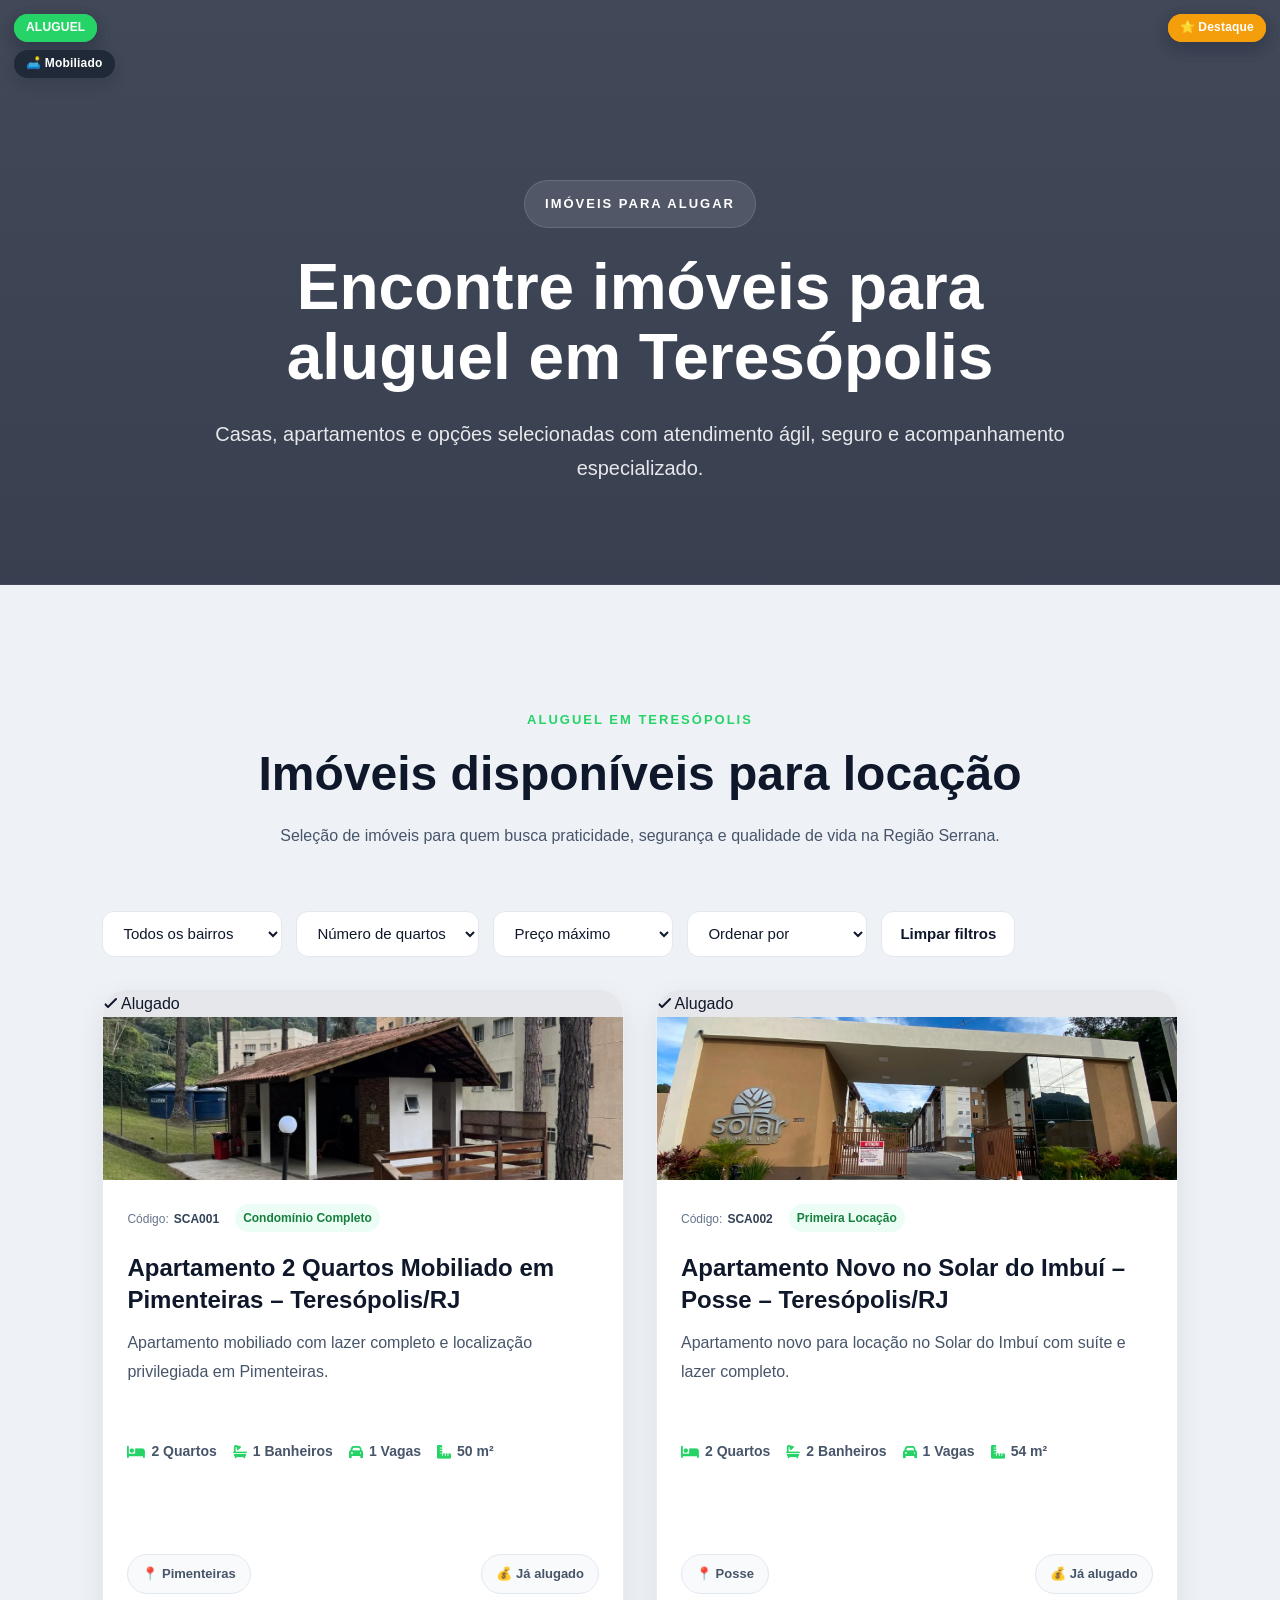
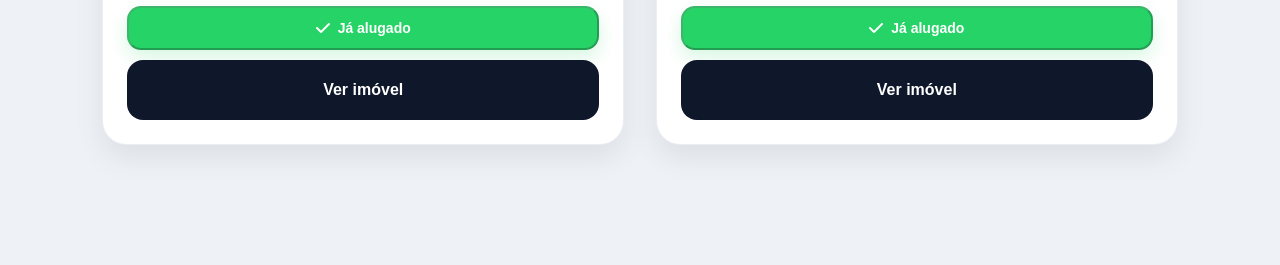
==== commit 1b7f63f2: "Revisei apenas textos visíveis da página aluguel.html" ====
--- a/aluguel.html
+++ b/aluguel.html
@@ -91,16 +91,16 @@
 <div class="page-hero-content">
 
 <span class="page-hero-tag">
-IMOVEIS PARA ALUGAR
+IMÓVEIS PARA ALUGAR
 </span>
 
 <h1>
-Encontre imoveis para aluguel em Teresopolis
+Encontre imóveis para aluguel em Teresópolis
 </h1>
 
 <p>
-Casas, apartamentos e oportunidades selecionadas
-com atendimento especializado e suporte completo.
+Casas, apartamentos e opções selecionadas
+com atendimento ágil, seguro e acompanhamento especializado.
 </p>
 
 </div>
@@ -114,17 +114,17 @@
 <div class="section-title">
 
 <span>
-ALUGUEL EM TERESOPOLIS
+ALUGUEL EM TERESÓPOLIS
 </span>
 
 <h2>
-Imoveis disponiveis para locacao
+Imóveis disponíveis para locação
 </h2>
 
 <p>
 
-Selecao de imoveis para quem busca conforto,
-seguranca e qualidade de vida na regiao serrana.
+Seleção de imóveis para quem busca praticidade,
+segurança e qualidade de vida na Região Serrana.
 
 </p>
 
@@ -145,7 +145,7 @@
     <select id="filtro-quartos">
 
         <option value="">
-            Quartos
+            Número de quartos
         </option>
 
         <option value="1">
@@ -193,7 +193,7 @@
     <select id="ordenacao">
 
         <option value="">
-            Ordenar
+            Ordenar por
         </option>
 
         <option value="menor-preco">
--- a/css/global.css
+++ b/css/global.css
@@ -550,6 +550,8 @@
 
     gap:10px;
 
+    margin-bottom:12px;
+
 }
 
 .imovel-info span{
@@ -571,7 +573,7 @@
 
 .imovel-btn{
 
-    margin-top:15px;
+    margin-top:10px;
 
     width:100%;
 
@@ -590,8 +592,6 @@
 
     font-weight:700;
 
-    margin-top:auto;
-
     transition:var(--transition);
 }
 
@@ -600,6 +600,62 @@
     transform:translateY(-2px);
 
     background:var(--primary-light);
+}
+
+.card-whatsapp-btn{
+
+    width:100%;
+
+    margin-top:0;
+
+    padding:12px 16px;
+
+    border-radius:14px;
+
+    background:#25d366;
+
+    color:#ffffff;
+
+    display:flex;
+
+    flex-direction:row;
+
+    align-items:center;
+
+    justify-content:center;
+
+    gap:8px;
+
+    font-size:14px;
+
+    font-weight:700;
+
+    text-align:center;
+
+    box-shadow:0 8px 18px rgba(37,211,102,.18);
+
+    transition:var(--transition);
+
+}
+
+.card-whatsapp-btn i{
+
+    font-size:16px;
+
+}
+
+.card-whatsapp-btn span{
+
+    line-height:1.2;
+
+}
+
+.card-whatsapp-btn:hover{
+
+    background:#1faa52;
+
+    transform:translateY(-1px);
+
 }
 
 /* =========================================================
@@ -1069,6 +1125,50 @@
 
 }
 
+.codigo-wrapper .codigo-imovel{
+
+    display:inline-flex;
+
+    align-items:center;
+
+    gap:5px;
+
+    margin-bottom:8px;
+
+    padding:0;
+
+    border-radius:0;
+
+    background:transparent;
+
+    color:#64748b;
+
+    font-size:12px;
+
+    font-weight:500;
+
+    letter-spacing:0;
+
+    text-transform:none;
+
+}
+
+.codigo-wrapper .codigo-imovel span{
+
+    font-weight:500;
+
+    color:#64748b;
+
+}
+
+.codigo-wrapper .codigo-imovel strong{
+
+    color:#334155;
+
+    font-weight:800;
+
+}
+
 /* =========================================================
 VOLTAR AO TOPO
 ========================================================= */
@@ -1208,4 +1308,156 @@
 
     transform: translateY(0);
 
-}+}
+
+/* =========================================================
+AJUSTES VISUAIS V1.0
+========================================================= */
+
+.cards-grid{
+
+    gap:32px;
+
+}
+
+.imovel-card{
+
+    border:1px solid rgba(226,232,240,.72);
+
+    border-radius:24px;
+
+}
+
+.imovel-content{
+
+    padding:24px;
+
+}
+
+.imovel-content h3{
+
+    margin-bottom:14px;
+
+}
+
+.card-caracteristicas{
+
+    gap:12px 16px;
+
+    margin-top:10px;
+
+    margin-bottom:20px;
+
+}
+
+.imovel-info{
+
+    gap:12px;
+
+}
+
+.badge-finalidade,
+.badge-destaque,
+.badge-mobiliado{
+
+    display:inline-flex;
+
+    align-items:center;
+
+    justify-content:center;
+
+    min-height:28px;
+
+    padding:6px 12px;
+
+    border-radius:999px;
+
+    font-size:12px;
+
+    font-weight:700;
+
+    line-height:1.15;
+
+    letter-spacing:.2px;
+
+    box-shadow:0 6px 16px rgba(15,23,42,.16);
+
+}
+
+.badge-finalidade{
+
+    top:14px;
+    left:14px;
+
+    background:#25d366;
+
+    color:#ffffff;
+
+}
+
+.badge-destaque{
+
+    top:14px;
+    right:14px;
+
+    background:#f59e0b;
+
+    color:#ffffff;
+
+}
+
+.badge-mobiliado{
+
+    top:50px;
+    left:14px;
+
+    background:#1f2937;
+
+    color:#ffffff;
+
+}
+
+.scroll-top-btn{
+
+    right:24px;
+
+    bottom:24px;
+
+    background:#0f172a;
+
+    box-shadow:0 8px 24px rgba(15,23,42,.18);
+
+}
+
+.scroll-top-btn:hover{
+
+    transform:translateY(-3px);
+
+}
+
+@media(max-width:600px){
+
+    .cards-grid{
+
+        gap:24px;
+
+    }
+
+    .imovel-content{
+
+        padding:22px;
+
+    }
+
+    .scroll-top-btn{
+
+        right:18px;
+
+        bottom:18px;
+
+        width:48px;
+        height:48px;
+
+    }
+
+}
--- a/css/aluguel.css
+++ b/css/aluguel.css
@@ -53,14 +53,22 @@
 
     position:absolute;
 
-    top:15px;
-    left:15px;
+    top:14px;
+    left:14px;
 
     background:#25d366;
 
     color:white;
 
-    padding:8px 14px;
+    display:inline-flex;
+
+    align-items:center;
+
+    justify-content:center;
+
+    min-height:28px;
+
+    padding:6px 12px;
 
     border-radius:999px;
 
@@ -68,9 +76,15 @@
 
     font-weight:700;
 
+    line-height:1.15;
+
+    letter-spacing:.2px;
+
     text-transform:uppercase;
 
     z-index:2;
+
+    box-shadow:0 6px 16px rgba(15,23,42,.16);
 
 }
 
@@ -81,35 +95,45 @@
 .filtros-imoveis{
 
     display:flex;
-    gap:12px;
+    gap:12px 14px;
     flex-wrap:wrap;
 
-    margin-bottom:30px;
+    align-items:center;
+
+    margin-bottom:32px;
 
 }
 
 .filtros-imoveis input,
 .filtros-imoveis select{
 
+    min-height:46px;
+
     padding:12px 16px;
 
-    border:1px solid #dcdcdc;
+    border:1px solid #e2e8f0;
 
-    border-radius:10px;
+    border-radius:12px;
 
     min-width:180px;
 
     font-size:15px;
 
+    color:#0f172a;
+
+    background:#ffffff;
+
 }
 
 .limpar-filtros-btn{
 
+    min-height:46px;
+
     padding:12px 18px;
 
-    border:1px solid #dcdcdc;
+    border:1px solid #e2e8f0;
 
-    border-radius:10px;
+    border-radius:12px;
 
     background:#ffffff;
 
